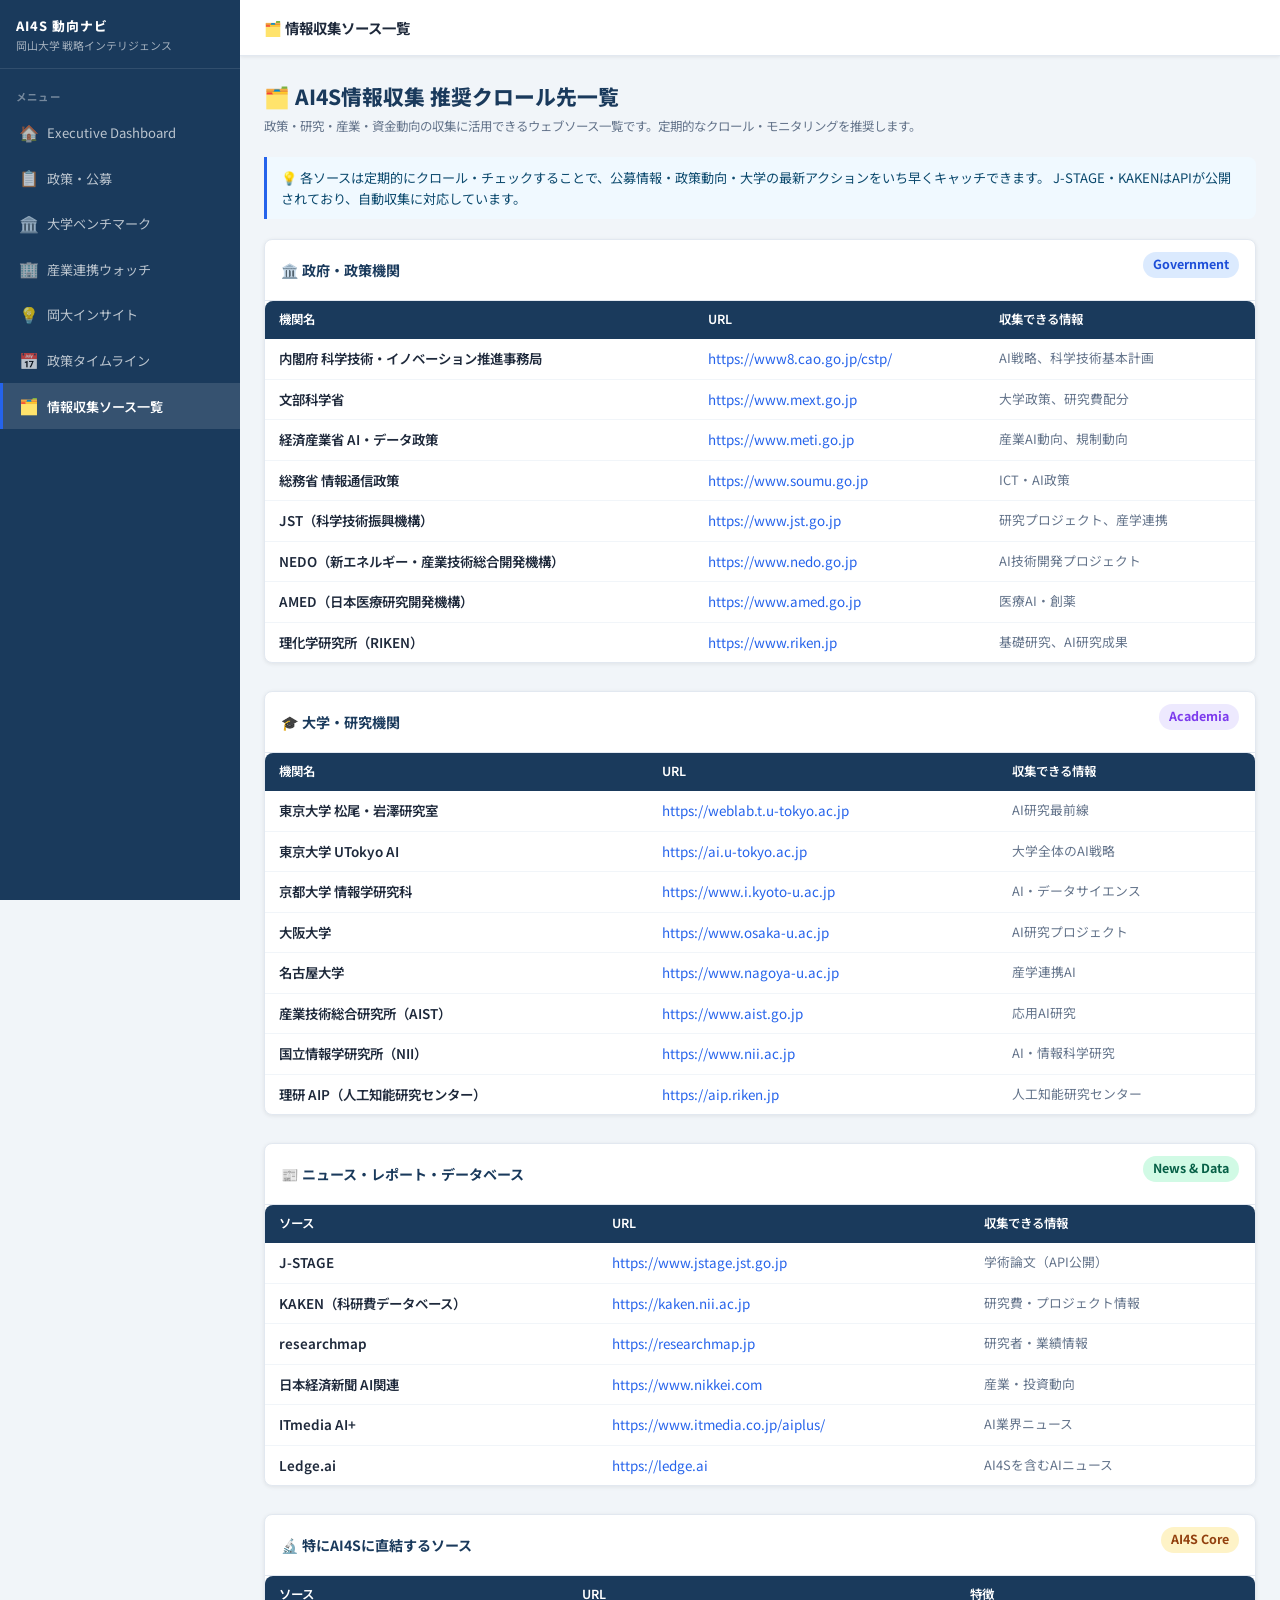
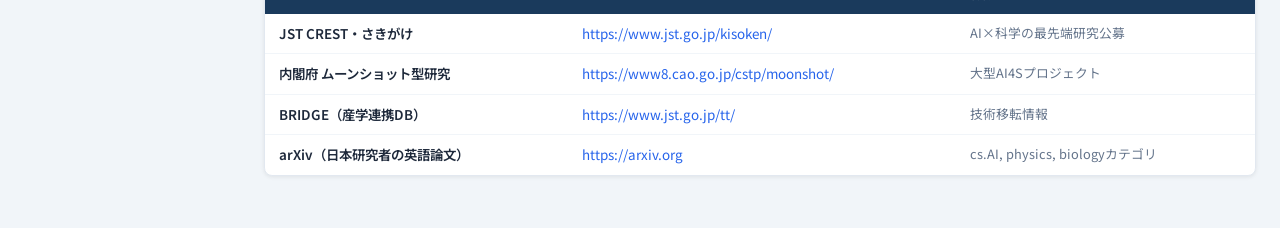
==== sources.html @ cf4ebf62 "Add sources.html page listing recommended AI4S crawl targets and add to sidebar navigation Agent-Log" ====
<!DOCTYPE html>
<html lang="ja">
<head>
  <meta charset="UTF-8">
  <meta name="viewport" content="width=device-width, initial-scale=1.0">
  <title>情報収集ソース一覧 | AI4S動向ナビ</title>
  <link rel="preconnect" href="https://fonts.googleapis.com">
  <link href="https://fonts.googleapis.com/css2?family=Noto+Sans+JP:wght@400;500;600;700;800&display=swap" rel="stylesheet">
  <link rel="stylesheet" href="css/style.css">
  <style>
    .sources-section { margin-bottom: 28px; }
    .sources-table {
      width: 100%;
      border-collapse: collapse;
      font-size: .84rem;
    }
    .sources-table th {
      background: var(--primary);
      color: #fff;
      padding: 9px 14px;
      text-align: left;
      font-weight: 600;
      font-size: .78rem;
    }
    .sources-table th:first-child { border-radius: var(--radius) 0 0 0; }
    .sources-table th:last-child  { border-radius: 0 var(--radius) 0 0; }
    .sources-table td {
      padding: 9px 14px;
      border-bottom: 1px solid var(--border-light);
      vertical-align: top;
    }
    .sources-table tr:last-child td { border-bottom: none; }
    .sources-table tr:hover td { background: #f8fafc; }
    .sources-table td:first-child { font-weight: 600; white-space: nowrap; }
    .sources-table td:nth-child(2) { color: var(--accent); }
    .sources-table td:nth-child(2) a { color: var(--accent); word-break: break-all; }
    .sources-table td:last-child { color: var(--text-muted); font-size: .8rem; }
    .section-badge {
      display: inline-block;
      font-size: .78rem;
      font-weight: 700;
      padding: 3px 10px;
      border-radius: 20px;
      margin-bottom: 10px;
    }
    .badge-gov  { background: #dbeafe; color: #1d4ed8; }
    .badge-univ { background: #ede9fe; color: #7c3aed; }
    .badge-news { background: #d1fae5; color: #065f46; }
    .badge-ai4s { background: #fef3c7; color: #92400e; }
    .source-note {
      background: #f0f9ff;
      border-left: 3px solid var(--accent);
      padding: 10px 14px;
      border-radius: 0 var(--radius) var(--radius) 0;
      font-size: .82rem;
      color: #0c4a6e;
      margin-bottom: 20px;
    }
  </style>
</head>
<body>

<!-- サイドバー -->
<aside id="sidebar"></aside>

<!-- メインコンテンツ -->
<div id="main-wrapper">
  <!-- トップバー -->
  <header id="topbar"></header>

  <!-- ページ本体 -->
  <main id="page-content" class="fade-in">

    <div class="page-title">
      <h1>🗂️ AI4S情報収集 推奨クロール先一覧</h1>
      <p>政策・研究・産業・資金動向の収集に活用できるウェブソース一覧です。定期的なクロール・モニタリングを推奨します。</p>
    </div>

    <div class="source-note">
      💡 各ソースは定期的にクロール・チェックすることで、公募情報・政策動向・大学の最新アクションをいち早くキャッチできます。
      J-STAGE・KAKENはAPIが公開されており、自動収集に対応しています。
    </div>

    <!-- 🏛️ 政府・政策機関 -->
    <div class="sources-section">
      <div class="card">
        <div class="card-header">
          <h3>🏛️ 政府・政策機関</h3>
          <span class="section-badge badge-gov">Government</span>
        </div>
        <div class="card-body" style="padding:0;">
          <table class="sources-table">
            <thead>
              <tr>
                <th>機関名</th>
                <th>URL</th>
                <th>収集できる情報</th>
              </tr>
            </thead>
            <tbody>
              <tr>
                <td>内閣府 科学技術・イノベーション推進事務局</td>
                <td><a href="https://www8.cao.go.jp/cstp/" target="_blank">https://www8.cao.go.jp/cstp/</a></td>
                <td>AI戦略、科学技術基本計画</td>
              </tr>
              <tr>
                <td>文部科学省</td>
                <td><a href="https://www.mext.go.jp" target="_blank">https://www.mext.go.jp</a></td>
                <td>大学政策、研究費配分</td>
              </tr>
              <tr>
                <td>経済産業省 AI・データ政策</td>
                <td><a href="https://www.meti.go.jp" target="_blank">https://www.meti.go.jp</a></td>
                <td>産業AI動向、規制動向</td>
              </tr>
              <tr>
                <td>総務省 情報通信政策</td>
                <td><a href="https://www.soumu.go.jp" target="_blank">https://www.soumu.go.jp</a></td>
                <td>ICT・AI政策</td>
              </tr>
              <tr>
                <td>JST（科学技術振興機構）</td>
                <td><a href="https://www.jst.go.jp" target="_blank">https://www.jst.go.jp</a></td>
                <td>研究プロジェクト、産学連携</td>
              </tr>
              <tr>
                <td>NEDO（新エネルギー・産業技術総合開発機構）</td>
                <td><a href="https://www.nedo.go.jp" target="_blank">https://www.nedo.go.jp</a></td>
                <td>AI技術開発プロジェクト</td>
              </tr>
              <tr>
                <td>AMED（日本医療研究開発機構）</td>
                <td><a href="https://www.amed.go.jp" target="_blank">https://www.amed.go.jp</a></td>
                <td>医療AI・創薬</td>
              </tr>
              <tr>
                <td>理化学研究所（RIKEN）</td>
                <td><a href="https://www.riken.jp" target="_blank">https://www.riken.jp</a></td>
                <td>基礎研究、AI研究成果</td>
              </tr>
            </tbody>
          </table>
        </div>
      </div>
    </div>

    <!-- 🎓 大学・研究機関 -->
    <div class="sources-section">
      <div class="card">
        <div class="card-header">
          <h3>🎓 大学・研究機関</h3>
          <span class="section-badge badge-univ">Academia</span>
        </div>
        <div class="card-body" style="padding:0;">
          <table class="sources-table">
            <thead>
              <tr>
                <th>機関名</th>
                <th>URL</th>
                <th>収集できる情報</th>
              </tr>
            </thead>
            <tbody>
              <tr>
                <td>東京大学 松尾・岩澤研究室</td>
                <td><a href="https://weblab.t.u-tokyo.ac.jp" target="_blank">https://weblab.t.u-tokyo.ac.jp</a></td>
                <td>AI研究最前線</td>
              </tr>
              <tr>
                <td>東京大学 UTokyo AI</td>
                <td><a href="https://ai.u-tokyo.ac.jp" target="_blank">https://ai.u-tokyo.ac.jp</a></td>
                <td>大学全体のAI戦略</td>
              </tr>
              <tr>
                <td>京都大学 情報学研究科</td>
                <td><a href="https://www.i.kyoto-u.ac.jp" target="_blank">https://www.i.kyoto-u.ac.jp</a></td>
                <td>AI・データサイエンス</td>
              </tr>
              <tr>
                <td>大阪大学</td>
                <td><a href="https://www.osaka-u.ac.jp" target="_blank">https://www.osaka-u.ac.jp</a></td>
                <td>AI研究プロジェクト</td>
              </tr>
              <tr>
                <td>名古屋大学</td>
                <td><a href="https://www.nagoya-u.ac.jp" target="_blank">https://www.nagoya-u.ac.jp</a></td>
                <td>産学連携AI</td>
              </tr>
              <tr>
                <td>産業技術総合研究所（AIST）</td>
                <td><a href="https://www.aist.go.jp" target="_blank">https://www.aist.go.jp</a></td>
                <td>応用AI研究</td>
              </tr>
              <tr>
                <td>国立情報学研究所（NII）</td>
                <td><a href="https://www.nii.ac.jp" target="_blank">https://www.nii.ac.jp</a></td>
                <td>AI・情報科学研究</td>
              </tr>
              <tr>
                <td>理研 AIP（人工知能研究センター）</td>
                <td><a href="https://aip.riken.jp" target="_blank">https://aip.riken.jp</a></td>
                <td>人工知能研究センター</td>
              </tr>
            </tbody>
          </table>
        </div>
      </div>
    </div>

    <!-- 📰 ニュース・レポート・データベース -->
    <div class="sources-section">
      <div class="card">
        <div class="card-header">
          <h3>📰 ニュース・レポート・データベース</h3>
          <span class="section-badge badge-news">News &amp; Data</span>
        </div>
        <div class="card-body" style="padding:0;">
          <table class="sources-table">
            <thead>
              <tr>
                <th>ソース</th>
                <th>URL</th>
                <th>収集できる情報</th>
              </tr>
            </thead>
            <tbody>
              <tr>
                <td>J-STAGE</td>
                <td><a href="https://www.jstage.jst.go.jp" target="_blank">https://www.jstage.jst.go.jp</a></td>
                <td>学術論文（API公開）</td>
              </tr>
              <tr>
                <td>KAKEN（科研費データベース）</td>
                <td><a href="https://kaken.nii.ac.jp" target="_blank">https://kaken.nii.ac.jp</a></td>
                <td>研究費・プロジェクト情報</td>
              </tr>
              <tr>
                <td>researchmap</td>
                <td><a href="https://researchmap.jp" target="_blank">https://researchmap.jp</a></td>
                <td>研究者・業績情報</td>
              </tr>
              <tr>
                <td>日本経済新聞 AI関連</td>
                <td><a href="https://www.nikkei.com" target="_blank">https://www.nikkei.com</a></td>
                <td>産業・投資動向</td>
              </tr>
              <tr>
                <td>ITmedia AI+</td>
                <td><a href="https://www.itmedia.co.jp/aiplus/" target="_blank">https://www.itmedia.co.jp/aiplus/</a></td>
                <td>AI業界ニュース</td>
              </tr>
              <tr>
                <td>Ledge.ai</td>
                <td><a href="https://ledge.ai" target="_blank">https://ledge.ai</a></td>
                <td>AI4Sを含むAIニュース</td>
              </tr>
            </tbody>
          </table>
        </div>
      </div>
    </div>

    <!-- 🔬 特にAI4Sに直結するソース -->
    <div class="sources-section">
      <div class="card">
        <div class="card-header">
          <h3>🔬 特にAI4Sに直結するソース</h3>
          <span class="section-badge badge-ai4s">AI4S Core</span>
        </div>
        <div class="card-body" style="padding:0;">
          <table class="sources-table">
            <thead>
              <tr>
                <th>ソース</th>
                <th>URL</th>
                <th>特徴</th>
              </tr>
            </thead>
            <tbody>
              <tr>
                <td>JST CREST・さきがけ</td>
                <td><a href="https://www.jst.go.jp/kisoken/" target="_blank">https://www.jst.go.jp/kisoken/</a></td>
                <td>AI×科学の最先端研究公募</td>
              </tr>
              <tr>
                <td>内閣府 ムーンショット型研究</td>
                <td><a href="https://www8.cao.go.jp/cstp/moonshot/" target="_blank">https://www8.cao.go.jp/cstp/moonshot/</a></td>
                <td>大型AI4Sプロジェクト</td>
              </tr>
              <tr>
                <td>BRIDGE（産学連携DB）</td>
                <td><a href="https://www.jst.go.jp/tt/" target="_blank">https://www.jst.go.jp/tt/</a></td>
                <td>技術移転情報</td>
              </tr>
              <tr>
                <td>arXiv（日本研究者の英語論文）</td>
                <td><a href="https://arxiv.org" target="_blank">https://arxiv.org</a></td>
                <td>cs.AI, physics, biologyカテゴリ</td>
              </tr>
            </tbody>
          </table>
        </div>
      </div>
    </div>

  </main>
</div>

<!-- グローバル ローディング / エラー -->
<div id="loading-indicator" hidden></div>
<div id="error-message" hidden></div>

<script src="js/common.js"></script>
<script>
document.addEventListener('DOMContentLoaded', function() {
  AI4S.initSidebar('sources', '🗂️ 情報収集ソース一覧');
});
</script>
</body>
</html>
---- css/style.css ----
/* ─────────────────────────────────────────────
   AI4S Executive Dashboard — CSS
   Interface from index.txt, fetch from index1.txt
───────────────────────────────────────────── */

/* ── Reset & Variables ─────────────────────── */
*, *::before, *::after { box-sizing: border-box; margin: 0; padding: 0; }

:root {
  --primary:       #1a3a5c;
  --primary-light: #22496f;
  --accent:        #2563eb;
  --accent-hover:  #1d4ed8;
  --accent-gold:   #d97706;
  --bg:            #f1f5f9;
  --surface:       #ffffff;
  --border:        #e2e8f0;
  --border-light:  #f1f5f9;
  --text-main:     #1e293b;
  --text-muted:    #64748b;
  --sidebar-w:     240px;
  --topbar-h:      56px;
  --radius:        8px;
  --shadow:        0 1px 4px rgba(0,0,0,.08);
  --shadow-md:     0 2px 12px rgba(0,0,0,.12);
}

body {
  font-family: 'Noto Sans JP', 'Hiragino Kaku Gothic ProN', 'Meiryo', sans-serif;
  background: var(--bg);
  color: var(--text-main);
  line-height: 1.6;
  font-size: 14px;
}

a { color: var(--accent); text-decoration: none; }
a:hover { text-decoration: underline; }

/* ── Sidebar ───────────────────────────────── */
#sidebar {
  position: fixed;
  top: 0; left: 0; bottom: 0;
  width: var(--sidebar-w);
  background: var(--primary);
  overflow-y: auto;
  z-index: 100;
  display: flex;
  flex-direction: column;
}

.sidebar-brand {
  padding: 18px 16px 14px;
  border-bottom: 1px solid rgba(255,255,255,.1);
}
.sidebar-brand-name {
  font-size: .8rem;
  font-weight: 800;
  color: #fff;
  letter-spacing: .08em;
  line-height: 1.3;
}
.sidebar-brand-sub {
  font-size: .68rem;
  color: rgba(255,255,255,.6);
  margin-top: 2px;
}

.sidebar-nav { padding: 8px 0; flex: 1; }

.sidebar-section-label {
  font-size: .65rem;
  font-weight: 700;
  color: rgba(255,255,255,.4);
  letter-spacing: .12em;
  text-transform: uppercase;
  padding: 12px 16px 4px;
}

.nav-item {
  display: flex;
  align-items: center;
  gap: 10px;
  padding: 10px 16px;
  color: rgba(255,255,255,.7);
  font-size: .82rem;
  cursor: pointer;
  border-left: 3px solid transparent;
  transition: all .15s;
  text-decoration: none;
}
.nav-item:hover {
  background: rgba(255,255,255,.08);
  color: #fff;
  text-decoration: none;
  border-left-color: var(--accent);
}
.nav-item.active {
  background: rgba(255,255,255,.12);
  color: #fff;
  border-left-color: var(--accent);
  font-weight: 600;
}
.nav-icon { font-size: 1rem; width: 18px; text-align: center; flex-shrink: 0; }

/* ── Topbar ────────────────────────────────── */
#topbar {
  position: fixed;
  top: 0;
  left: var(--sidebar-w);
  right: 0;
  height: var(--topbar-h);
  background: var(--surface);
  border-bottom: 1px solid var(--border);
  display: flex;
  align-items: center;
  padding: 0 24px;
  gap: 12px;
  z-index: 90;
  box-shadow: var(--shadow);
}
.topbar-title {
  font-size: .9rem;
  font-weight: 700;
  color: var(--text-main);
}
.topbar-last-updated {
  margin-left: auto;
  font-size: .75rem;
  color: var(--text-muted);
}

/* ── Main Wrapper ──────────────────────────── */
#main-wrapper {
  margin-left: var(--sidebar-w);
  margin-top: var(--topbar-h);
  min-height: calc(100vh - var(--topbar-h));
}

#page-content {
  padding: 24px;
  max-width: 1280px;
}

.fade-in {
  animation: fadeIn .4s ease both;
}
@keyframes fadeIn {
  from { opacity: 0; transform: translateY(6px); }
  to   { opacity: 1; transform: translateY(0); }
}

/* ── Page Title ────────────────────────────── */
.page-title {
  margin-bottom: 20px;
}
.page-title h1 {
  font-size: 1.3rem;
  font-weight: 800;
  color: var(--primary);
}
.page-title p {
  font-size: .78rem;
  color: var(--text-muted);
  margin-top: 4px;
}

/* ── Alert Ticker ──────────────────────────── */
.alert-ticker {
  display: flex;
  align-items: center;
  gap: 10px;
  background: #fff1f2;
  border: 1px solid #fecdd3;
  border-radius: var(--radius);
  padding: 8px 14px;
  margin-bottom: 20px;
  overflow: hidden;
}
.ticker-label {
  flex-shrink: 0;
  background: #dc2626;
  color: #fff;
  font-size: .68rem;
  font-weight: 800;
  padding: 2px 8px;
  border-radius: 4px;
  letter-spacing: .05em;
}
.ticker-text {
  flex: 1;
  font-size: .78rem;
  color: #9f1239;
  white-space: nowrap;
  overflow: hidden;
  text-overflow: ellipsis;
}
.ticker-cta {
  flex-shrink: 0;
  font-size: .75rem;
  font-weight: 700;
  color: #b91c1c;
  white-space: nowrap;
}
.ticker-cta:hover { text-decoration: underline; }

/* ── KPI Grid ──────────────────────────────── */
.kpi-grid {
  display: grid;
  grid-template-columns: repeat(4, 1fr);
  gap: 16px;
  margin-bottom: 20px;
}
.kpi-card {
  background: var(--surface);
  border-radius: var(--radius);
  box-shadow: var(--shadow);
  border: 1px solid var(--border);
  padding: 16px;
  display: flex;
  align-items: flex-start;
  gap: 12px;
}
.kpi-icon {
  width: 44px;
  height: 44px;
  border-radius: 10px;
  display: flex;
  align-items: center;
  justify-content: center;
  font-size: 1.3rem;
  flex-shrink: 0;
}
.kpi-icon.blue  { background: #dbeafe; }
.kpi-icon.gold  { background: #fef3c7; }
.kpi-icon.red   { background: #fee2e2; }
.kpi-icon.green { background: #dcfce7; }

.kpi-body { flex: 1; min-width: 0; }
.kpi-label { font-size: .72rem; color: var(--text-muted); margin-bottom: 4px; font-weight: 600; }
.kpi-value {
  font-size: 1.6rem;
  font-weight: 800;
  color: var(--primary);
  line-height: 1.1;
  margin-bottom: 4px;
}
.kpi-trend { font-size: .72rem; color: var(--text-muted); }
.kpi-trend.up    { color: #16a34a; }
.kpi-trend.alert { color: #dc2626; }

/* ── Alert Bar ─────────────────────────────── */
.alert-bar {
  display: flex;
  align-items: flex-start;
  gap: 10px;
  border-radius: var(--radius);
  padding: 12px 16px;
  margin-bottom: 20px;
  font-size: .82rem;
  line-height: 1.5;
  border: 1px solid;
}
.alert-danger {
  background: #fff1f2;
  border-color: #fecdd3;
  color: #9f1239;
}
.alert-danger strong { color: #7f1d1d; }

/* ── Section Header ────────────────────────── */
.section-header {
  display: flex;
  align-items: center;
  justify-content: space-between;
  margin-bottom: 12px;
  margin-top: 24px;
}
.section-header h2 {
  font-size: .95rem;
  font-weight: 700;
  color: var(--primary);
}

/* ── Layout: 2-col & 3-col ─────────────────── */
.two-col {
  display: grid;
  grid-template-columns: 1fr 1fr;
  gap: 16px;
  margin-bottom: 16px;
}
.three-col {
  display: grid;
  grid-template-columns: repeat(3, 1fr);
  gap: 16px;
  margin-bottom: 16px;
}

/* ── Card ──────────────────────────────────── */
.card {
  background: var(--surface);
  border: 1px solid var(--border);
  border-radius: var(--radius);
  box-shadow: var(--shadow);
  display: flex;
  flex-direction: column;
}
.card-header {
  display: flex;
  align-items: center;
  justify-content: space-between;
  padding: 12px 16px;
  border-bottom: 1px solid var(--border);
}
.card-header h3 {
  font-size: .88rem;
  font-weight: 700;
  color: var(--primary);
}
.card-body {
  padding: 12px 16px;
  flex: 1;
}
.card-footer {
  padding: 10px 16px;
  border-top: 1px solid var(--border);
  background: #f8fafc;
  border-radius: 0 0 var(--radius) var(--radius);
}
.see-all {
  font-size: .75rem;
  color: var(--accent);
  font-weight: 600;
}
.see-all:hover { text-decoration: underline; }

/* ── News Item ─────────────────────────────── */
.news-item {
  display: flex;
  align-items: flex-start;
  gap: 10px;
  padding: 10px 0;
  border-bottom: 1px solid var(--border-light);
}
.news-item:last-child { border-bottom: none; }

.news-tag {
  display: inline-block;
  padding: 2px 7px;
  border-radius: 4px;
  font-size: .68rem;
  font-weight: 700;
  white-space: nowrap;
  flex-shrink: 0;
  margin-top: 2px;
}
.tag-policy { background: #ede9fe; color: #5b21b6; }
.tag-fund   { background: #dbeafe; color: #1d4ed8; }
.tag-univ   { background: #ffedd5; color: #c2410c; }
.tag-intl   { background: #dcfce7; color: #15803d; }
.tag-corp   { background: #f1f5f9; color: #475569; }
.tag-default{ background: #f1f5f9; color: #64748b; }

.news-content { flex: 1; min-width: 0; }
.news-title {
  display: block;
  font-size: .82rem;
  font-weight: 600;
  color: var(--text-main);
  line-height: 1.4;
  margin-bottom: 4px;
}
.news-title a { color: var(--text-main); }
.news-title a:hover { color: var(--accent); text-decoration: underline; }
.news-meta {
  display: flex;
  flex-wrap: wrap;
  gap: 8px;
  font-size: .72rem;
  color: var(--text-muted);
  margin-bottom: 4px;
}
.news-insight {
  font-size: .75rem;
  color: #92400e;
  background: #fffbeb;
  border-left: 3px solid var(--accent-gold);
  padding: 4px 8px;
  border-radius: 0 4px 4px 0;
  line-height: 1.4;
}

/* ── Priority Badge ────────────────────────── */
.priority-badge {
  display: inline-block;
  padding: 1px 6px;
  border-radius: 4px;
  font-size: .68rem;
  font-weight: 800;
}
.priority-s { background: #dc2626; color: #fff; }
.priority-a { background: #ea580c; color: #fff; }
.priority-b { background: #ca8a04; color: #fff; }

.deadline-near { color: #dc2626; font-weight: 700; }

/* ── Relevance Indicator ───────────────────── */
.relevance-indicator {
  display: flex;
  align-items: center;
  gap: 4px;
  font-size: .72rem;
  color: var(--text-muted);
}
.rel-dot {
  width: 8px; height: 8px;
  border-radius: 50%;
  background: var(--border);
}
.rel-dot.active { background: var(--accent); }
.rel-dot.high   { background: #dc2626; }

/* ── Tag List ──────────────────────────────── */
.tag-list { display: flex; flex-wrap: wrap; gap: 5px; }
.tag {
  display: inline-block;
  padding: 2px 8px;
  background: #f1f5f9;
  color: #475569;
  border-radius: 12px;
  font-size: .68rem;
  font-weight: 600;
  border: 1px solid var(--border);
}

/* ── Buttons ───────────────────────────────── */
.btn {
  display: inline-flex;
  align-items: center;
  justify-content: center;
  border: 1px solid transparent;
  border-radius: 6px;
  padding: 7px 14px;
  font-size: .82rem;
  font-weight: 600;
  cursor: pointer;
  transition: all .15s;
  text-decoration: none;
  font-family: inherit;
}
.btn-sm { padding: 4px 10px; font-size: .75rem; }
.btn-outline {
  border-color: var(--border);
  background: var(--surface);
  color: var(--text-main);
}
.btn-outline:hover { border-color: var(--accent); color: var(--accent); text-decoration: none; }
.btn-gold {
  background: var(--accent-gold);
  color: #fff;
  border-color: var(--accent-gold);
}
.btn-gold:hover { background: #b45309; border-color: #b45309; text-decoration: none; }

/* ── Timeline ──────────────────────────────── */
.timeline-wrap { display: flex; flex-direction: column; gap: 0; }
.tl-item {
  display: grid;
  grid-template-columns: 72px 1fr;
  gap: 0 12px;
  padding: 10px 0;
  border-bottom: 1px solid var(--border-light);
  position: relative;
}
.tl-item:last-child { border-bottom: none; }
.tl-item::before {
  content: '';
  position: absolute;
  left: 66px;
  top: 0; bottom: 0;
  width: 2px;
  background: var(--border);
}
.tl-date {
  font-size: .72rem;
  font-weight: 700;
  color: var(--text-muted);
  text-align: right;
  padding-top: 2px;
  white-space: nowrap;
}
.tl-title {
  font-size: .82rem;
  font-weight: 600;
  color: var(--text-main);
  line-height: 1.4;
  padding-left: 12px;
  position: relative;
}
.tl-title::before {
  content: '';
  position: absolute;
  left: 4px;
  top: 7px;
  width: 8px;
  height: 8px;
  border-radius: 50%;
  background: var(--accent);
}
.tl-desc {
  grid-column: 2;
  font-size: .75rem;
  color: var(--text-muted);
  padding-left: 12px;
  margin-top: 2px;
}
.tl-policy .tl-title::before { background: #7c3aed; }
.tl-fund   .tl-title::before { background: #2563eb; }
.tl-univ   .tl-title::before { background: #ea580c; }
.tl-intl   .tl-title::before { background: #16a34a; }

/* ── Loading / Error ───────────────────────── */
#loading-indicator {
  position: fixed;
  top: 0; left: 0; right: 0;
  height: 3px;
  background: linear-gradient(90deg, var(--accent) 0%, #60a5fa 50%, var(--accent) 100%);
  background-size: 200% 100%;
  animation: loadingBar 1.2s linear infinite;
  z-index: 999;
}
@keyframes loadingBar {
  0%   { background-position: 200% 0; }
  100% { background-position: 0% 0; }
}
#error-message {
  position: fixed;
  bottom: 24px;
  left: 50%;
  transform: translateX(-50%);
  background: #dc2626;
  color: #fff;
  padding: 10px 20px;
  border-radius: var(--radius);
  box-shadow: var(--shadow-md);
  font-size: .85rem;
  z-index: 999;
}

/* ── Scrollbars ────────────────────────────── */
#sidebar::-webkit-scrollbar { width: 4px; }
#sidebar::-webkit-scrollbar-track { background: transparent; }
#sidebar::-webkit-scrollbar-thumb { background: rgba(255,255,255,.15); border-radius: 2px; }

/* ── Responsive ────────────────────────────── */
@media (max-width: 1024px) {
  .three-col { grid-template-columns: 1fr 1fr; }
}
@media (max-width: 900px) {
  :root { --sidebar-w: 0px; }
  #sidebar { display: none; }
  #main-wrapper { margin-left: 0; }
  #topbar { left: 0; }
  .kpi-grid { grid-template-columns: repeat(2, 1fr); }
  .two-col, .three-col { grid-template-columns: 1fr; }
}
@media (max-width: 600px) {
  .kpi-grid { grid-template-columns: 1fr 1fr; }
  #page-content { padding: 16px; }
}
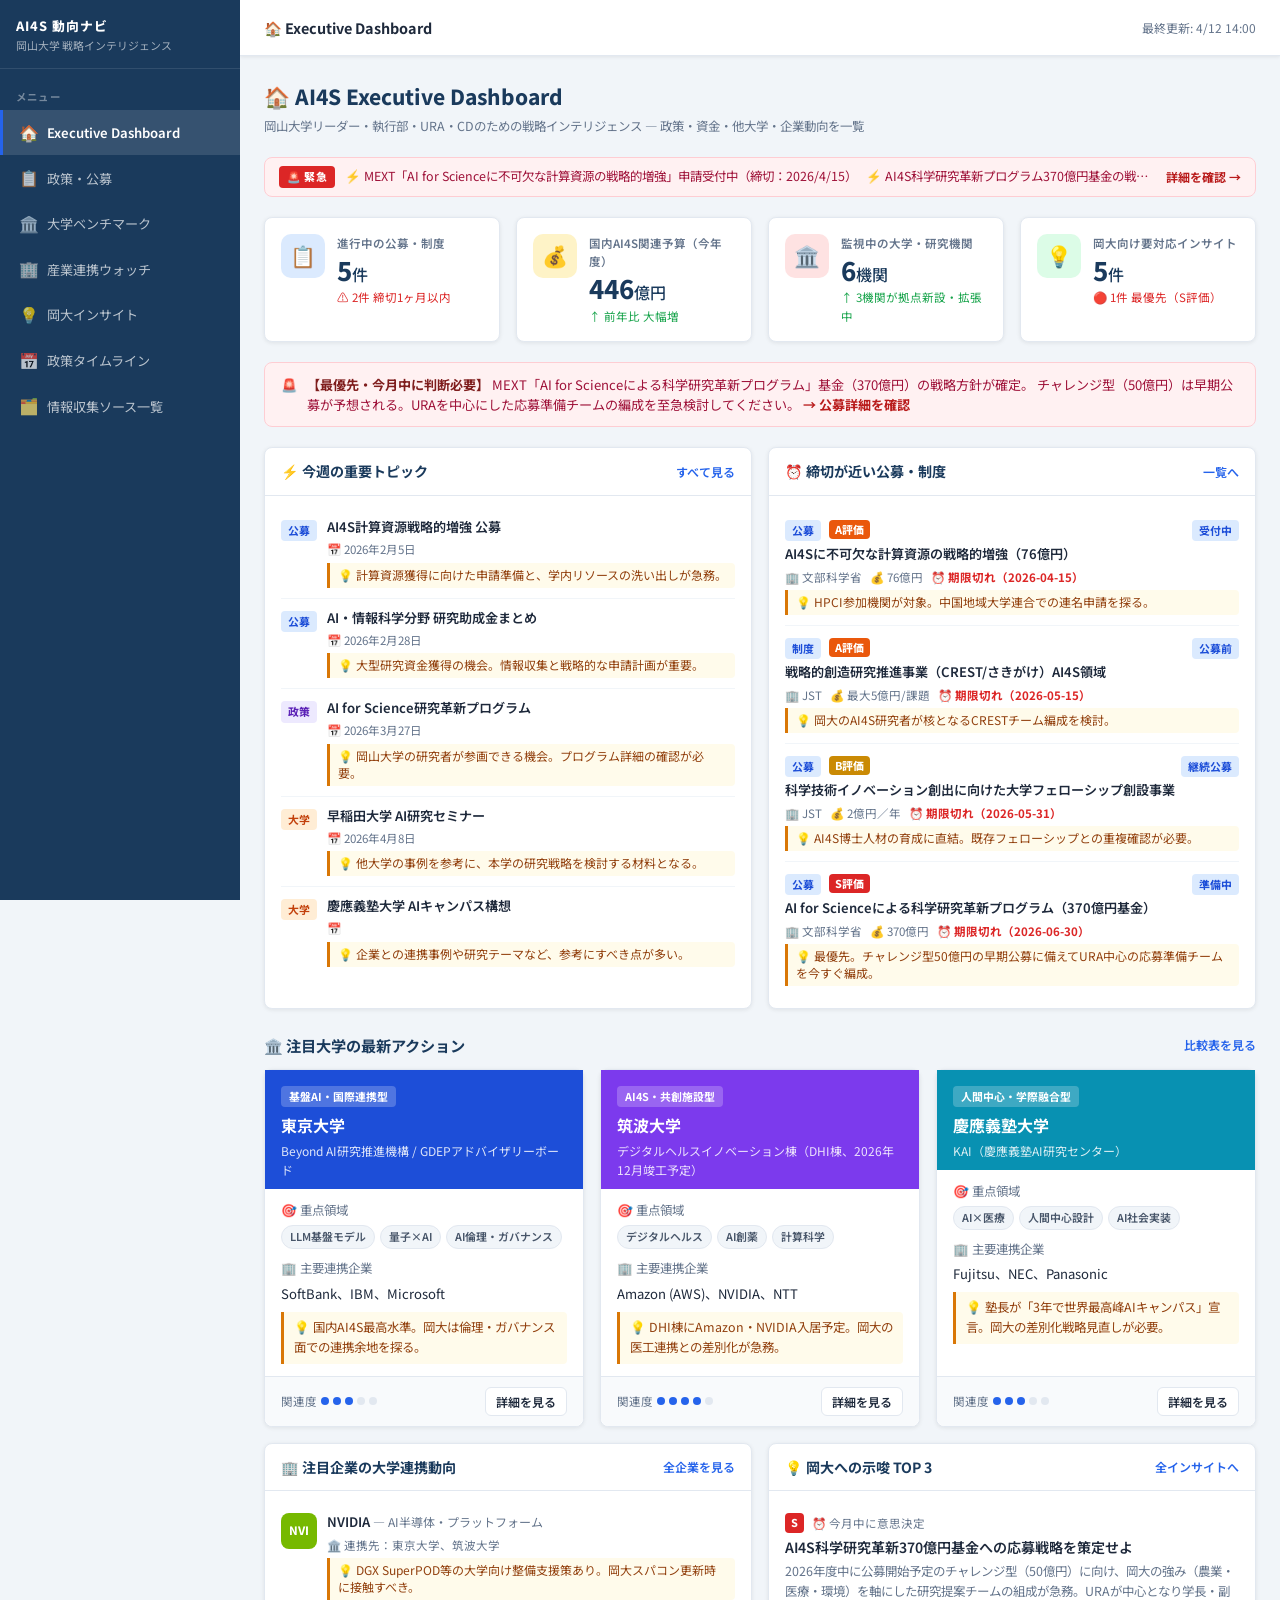
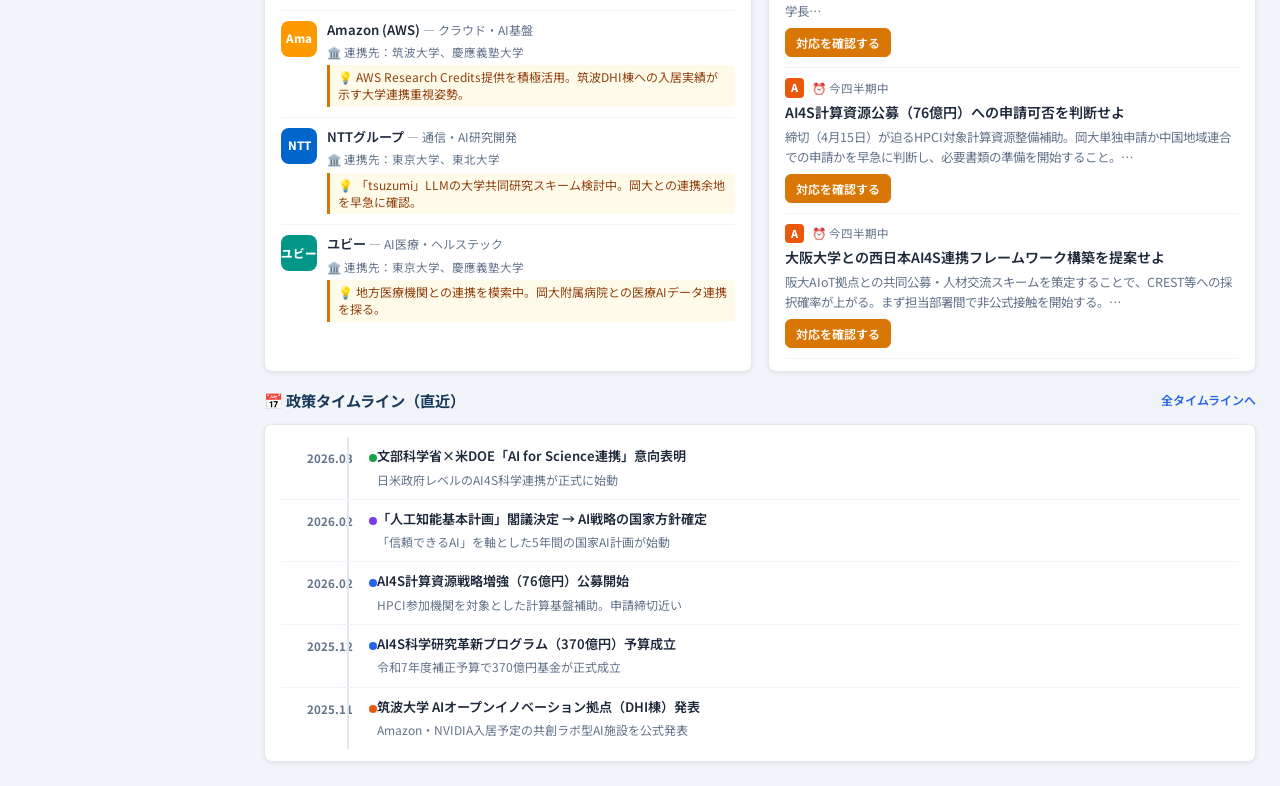
==== commit f752c630: "feat: convert to full SPA - add panel-sources to index.html, fix all sidebar 404 errors Agent-Logs-U" ====
--- a/sources.html
+++ b/sources.html
@@ -2,319 +2,9 @@
 <html lang="ja">
 <head>
   <meta charset="UTF-8">
-  <meta name="viewport" content="width=device-width, initial-scale=1.0">
+  <meta http-equiv="refresh" content="0; url=index.html">
   <title>情報収集ソース一覧 | AI4S動向ナビ</title>
-  <link rel="preconnect" href="https://fonts.googleapis.com">
-  <link href="https://fonts.googleapis.com/css2?family=Noto+Sans+JP:wght@400;500;600;700;800&display=swap" rel="stylesheet">
-  <link rel="stylesheet" href="css/style.css">
-  <style>
-    .sources-section { margin-bottom: 28px; }
-    .sources-table {
-      width: 100%;
-      border-collapse: collapse;
-      font-size: .84rem;
-    }
-    .sources-table th {
-      background: var(--primary);
-      color: #fff;
-      padding: 9px 14px;
-      text-align: left;
-      font-weight: 600;
-      font-size: .78rem;
-    }
-    .sources-table th:first-child { border-radius: var(--radius) 0 0 0; }
-    .sources-table th:last-child  { border-radius: 0 var(--radius) 0 0; }
-    .sources-table td {
-      padding: 9px 14px;
-      border-bottom: 1px solid var(--border-light);
-      vertical-align: top;
-    }
-    .sources-table tr:last-child td { border-bottom: none; }
-    .sources-table tr:hover td { background: #f8fafc; }
-    .sources-table td:first-child { font-weight: 600; white-space: nowrap; }
-    .sources-table td:nth-child(2) { color: var(--accent); }
-    .sources-table td:nth-child(2) a { color: var(--accent); word-break: break-all; }
-    .sources-table td:last-child { color: var(--text-muted); font-size: .8rem; }
-    .section-badge {
-      display: inline-block;
-      font-size: .78rem;
-      font-weight: 700;
-      padding: 3px 10px;
-      border-radius: 20px;
-      margin-bottom: 10px;
-    }
-    .badge-gov  { background: #dbeafe; color: #1d4ed8; }
-    .badge-univ { background: #ede9fe; color: #7c3aed; }
-    .badge-news { background: #d1fae5; color: #065f46; }
-    .badge-ai4s { background: #fef3c7; color: #92400e; }
-    .source-note {
-      background: #f0f9ff;
-      border-left: 3px solid var(--accent);
-      padding: 10px 14px;
-      border-radius: 0 var(--radius) var(--radius) 0;
-      font-size: .82rem;
-      color: #0c4a6e;
-      margin-bottom: 20px;
-    }
-  </style>
+  <script>window.location.replace('index.html');</script>
 </head>
-<body>
-
-<!-- サイドバー -->
-<aside id="sidebar"></aside>
-
-<!-- メインコンテンツ -->
-<div id="main-wrapper">
-  <!-- トップバー -->
-  <header id="topbar"></header>
-
-  <!-- ページ本体 -->
-  <main id="page-content" class="fade-in">
-
-    <div class="page-title">
-      <h1>🗂️ AI4S情報収集 推奨クロール先一覧</h1>
-      <p>政策・研究・産業・資金動向の収集に活用できるウェブソース一覧です。定期的なクロール・モニタリングを推奨します。</p>
-    </div>
-
-    <div class="source-note">
-      💡 各ソースは定期的にクロール・チェックすることで、公募情報・政策動向・大学の最新アクションをいち早くキャッチできます。
-      J-STAGE・KAKENはAPIが公開されており、自動収集に対応しています。
-    </div>
-
-    <!-- 🏛️ 政府・政策機関 -->
-    <div class="sources-section">
-      <div class="card">
-        <div class="card-header">
-          <h3>🏛️ 政府・政策機関</h3>
-          <span class="section-badge badge-gov">Government</span>
-        </div>
-        <div class="card-body" style="padding:0;">
-          <table class="sources-table">
-            <thead>
-              <tr>
-                <th>機関名</th>
-                <th>URL</th>
-                <th>収集できる情報</th>
-              </tr>
-            </thead>
-            <tbody>
-              <tr>
-                <td>内閣府 科学技術・イノベーション推進事務局</td>
-                <td><a href="https://www8.cao.go.jp/cstp/" target="_blank">https://www8.cao.go.jp/cstp/</a></td>
-                <td>AI戦略、科学技術基本計画</td>
-              </tr>
-              <tr>
-                <td>文部科学省</td>
-                <td><a href="https://www.mext.go.jp" target="_blank">https://www.mext.go.jp</a></td>
-                <td>大学政策、研究費配分</td>
-              </tr>
-              <tr>
-                <td>経済産業省 AI・データ政策</td>
-                <td><a href="https://www.meti.go.jp" target="_blank">https://www.meti.go.jp</a></td>
-                <td>産業AI動向、規制動向</td>
-              </tr>
-              <tr>
-                <td>総務省 情報通信政策</td>
-                <td><a href="https://www.soumu.go.jp" target="_blank">https://www.soumu.go.jp</a></td>
-                <td>ICT・AI政策</td>
-              </tr>
-              <tr>
-                <td>JST（科学技術振興機構）</td>
-                <td><a href="https://www.jst.go.jp" target="_blank">https://www.jst.go.jp</a></td>
-                <td>研究プロジェクト、産学連携</td>
-              </tr>
-              <tr>
-                <td>NEDO（新エネルギー・産業技術総合開発機構）</td>
-                <td><a href="https://www.nedo.go.jp" target="_blank">https://www.nedo.go.jp</a></td>
-                <td>AI技術開発プロジェクト</td>
-              </tr>
-              <tr>
-                <td>AMED（日本医療研究開発機構）</td>
-                <td><a href="https://www.amed.go.jp" target="_blank">https://www.amed.go.jp</a></td>
-                <td>医療AI・創薬</td>
-              </tr>
-              <tr>
-                <td>理化学研究所（RIKEN）</td>
-                <td><a href="https://www.riken.jp" target="_blank">https://www.riken.jp</a></td>
-                <td>基礎研究、AI研究成果</td>
-              </tr>
-            </tbody>
-          </table>
-        </div>
-      </div>
-    </div>
-
-    <!-- 🎓 大学・研究機関 -->
-    <div class="sources-section">
-      <div class="card">
-        <div class="card-header">
-          <h3>🎓 大学・研究機関</h3>
-          <span class="section-badge badge-univ">Academia</span>
-        </div>
-        <div class="card-body" style="padding:0;">
-          <table class="sources-table">
-            <thead>
-              <tr>
-                <th>機関名</th>
-                <th>URL</th>
-                <th>収集できる情報</th>
-              </tr>
-            </thead>
-            <tbody>
-              <tr>
-                <td>東京大学 松尾・岩澤研究室</td>
-                <td><a href="https://weblab.t.u-tokyo.ac.jp" target="_blank">https://weblab.t.u-tokyo.ac.jp</a></td>
-                <td>AI研究最前線</td>
-              </tr>
-              <tr>
-                <td>東京大学 UTokyo AI</td>
-                <td><a href="https://ai.u-tokyo.ac.jp" target="_blank">https://ai.u-tokyo.ac.jp</a></td>
-                <td>大学全体のAI戦略</td>
-              </tr>
-              <tr>
-                <td>京都大学 情報学研究科</td>
-                <td><a href="https://www.i.kyoto-u.ac.jp" target="_blank">https://www.i.kyoto-u.ac.jp</a></td>
-                <td>AI・データサイエンス</td>
-              </tr>
-              <tr>
-                <td>大阪大学</td>
-                <td><a href="https://www.osaka-u.ac.jp" target="_blank">https://www.osaka-u.ac.jp</a></td>
-                <td>AI研究プロジェクト</td>
-              </tr>
-              <tr>
-                <td>名古屋大学</td>
-                <td><a href="https://www.nagoya-u.ac.jp" target="_blank">https://www.nagoya-u.ac.jp</a></td>
-                <td>産学連携AI</td>
-              </tr>
-              <tr>
-                <td>産業技術総合研究所（AIST）</td>
-                <td><a href="https://www.aist.go.jp" target="_blank">https://www.aist.go.jp</a></td>
-                <td>応用AI研究</td>
-              </tr>
-              <tr>
-                <td>国立情報学研究所（NII）</td>
-                <td><a href="https://www.nii.ac.jp" target="_blank">https://www.nii.ac.jp</a></td>
-                <td>AI・情報科学研究</td>
-              </tr>
-              <tr>
-                <td>理研 AIP（人工知能研究センター）</td>
-                <td><a href="https://aip.riken.jp" target="_blank">https://aip.riken.jp</a></td>
-                <td>人工知能研究センター</td>
-              </tr>
-            </tbody>
-          </table>
-        </div>
-      </div>
-    </div>
-
-    <!-- 📰 ニュース・レポート・データベース -->
-    <div class="sources-section">
-      <div class="card">
-        <div class="card-header">
-          <h3>📰 ニュース・レポート・データベース</h3>
-          <span class="section-badge badge-news">News &amp; Data</span>
-        </div>
-        <div class="card-body" style="padding:0;">
-          <table class="sources-table">
-            <thead>
-              <tr>
-                <th>ソース</th>
-                <th>URL</th>
-                <th>収集できる情報</th>
-              </tr>
-            </thead>
-            <tbody>
-              <tr>
-                <td>J-STAGE</td>
-                <td><a href="https://www.jstage.jst.go.jp" target="_blank">https://www.jstage.jst.go.jp</a></td>
-                <td>学術論文（API公開）</td>
-              </tr>
-              <tr>
-                <td>KAKEN（科研費データベース）</td>
-                <td><a href="https://kaken.nii.ac.jp" target="_blank">https://kaken.nii.ac.jp</a></td>
-                <td>研究費・プロジェクト情報</td>
-              </tr>
-              <tr>
-                <td>researchmap</td>
-                <td><a href="https://researchmap.jp" target="_blank">https://researchmap.jp</a></td>
-                <td>研究者・業績情報</td>
-              </tr>
-              <tr>
-                <td>日本経済新聞 AI関連</td>
-                <td><a href="https://www.nikkei.com" target="_blank">https://www.nikkei.com</a></td>
-                <td>産業・投資動向</td>
-              </tr>
-              <tr>
-                <td>ITmedia AI+</td>
-                <td><a href="https://www.itmedia.co.jp/aiplus/" target="_blank">https://www.itmedia.co.jp/aiplus/</a></td>
-                <td>AI業界ニュース</td>
-              </tr>
-              <tr>
-                <td>Ledge.ai</td>
-                <td><a href="https://ledge.ai" target="_blank">https://ledge.ai</a></td>
-                <td>AI4Sを含むAIニュース</td>
-              </tr>
-            </tbody>
-          </table>
-        </div>
-      </div>
-    </div>
-
-    <!-- 🔬 特にAI4Sに直結するソース -->
-    <div class="sources-section">
-      <div class="card">
-        <div class="card-header">
-          <h3>🔬 特にAI4Sに直結するソース</h3>
-          <span class="section-badge badge-ai4s">AI4S Core</span>
-        </div>
-        <div class="card-body" style="padding:0;">
-          <table class="sources-table">
-            <thead>
-              <tr>
-                <th>ソース</th>
-                <th>URL</th>
-                <th>特徴</th>
-              </tr>
-            </thead>
-            <tbody>
-              <tr>
-                <td>JST CREST・さきがけ</td>
-                <td><a href="https://www.jst.go.jp/kisoken/" target="_blank">https://www.jst.go.jp/kisoken/</a></td>
-                <td>AI×科学の最先端研究公募</td>
-              </tr>
-              <tr>
-                <td>内閣府 ムーンショット型研究</td>
-                <td><a href="https://www8.cao.go.jp/cstp/moonshot/" target="_blank">https://www8.cao.go.jp/cstp/moonshot/</a></td>
-                <td>大型AI4Sプロジェクト</td>
-              </tr>
-              <tr>
-                <td>BRIDGE（産学連携DB）</td>
-                <td><a href="https://www.jst.go.jp/tt/" target="_blank">https://www.jst.go.jp/tt/</a></td>
-                <td>技術移転情報</td>
-              </tr>
-              <tr>
-                <td>arXiv（日本研究者の英語論文）</td>
-                <td><a href="https://arxiv.org" target="_blank">https://arxiv.org</a></td>
-                <td>cs.AI, physics, biologyカテゴリ</td>
-              </tr>
-            </tbody>
-          </table>
-        </div>
-      </div>
-    </div>
-
-  </main>
-</div>
-
-<!-- グローバル ローディング / エラー -->
-<div id="loading-indicator" hidden></div>
-<div id="error-message" hidden></div>
-
-<script src="js/common.js"></script>
-<script>
-document.addEventListener('DOMContentLoaded', function() {
-  AI4S.initSidebar('sources', '🗂️ 情報収集ソース一覧');
-});
-</script>
-</body>
+<body></body>
 </html>
